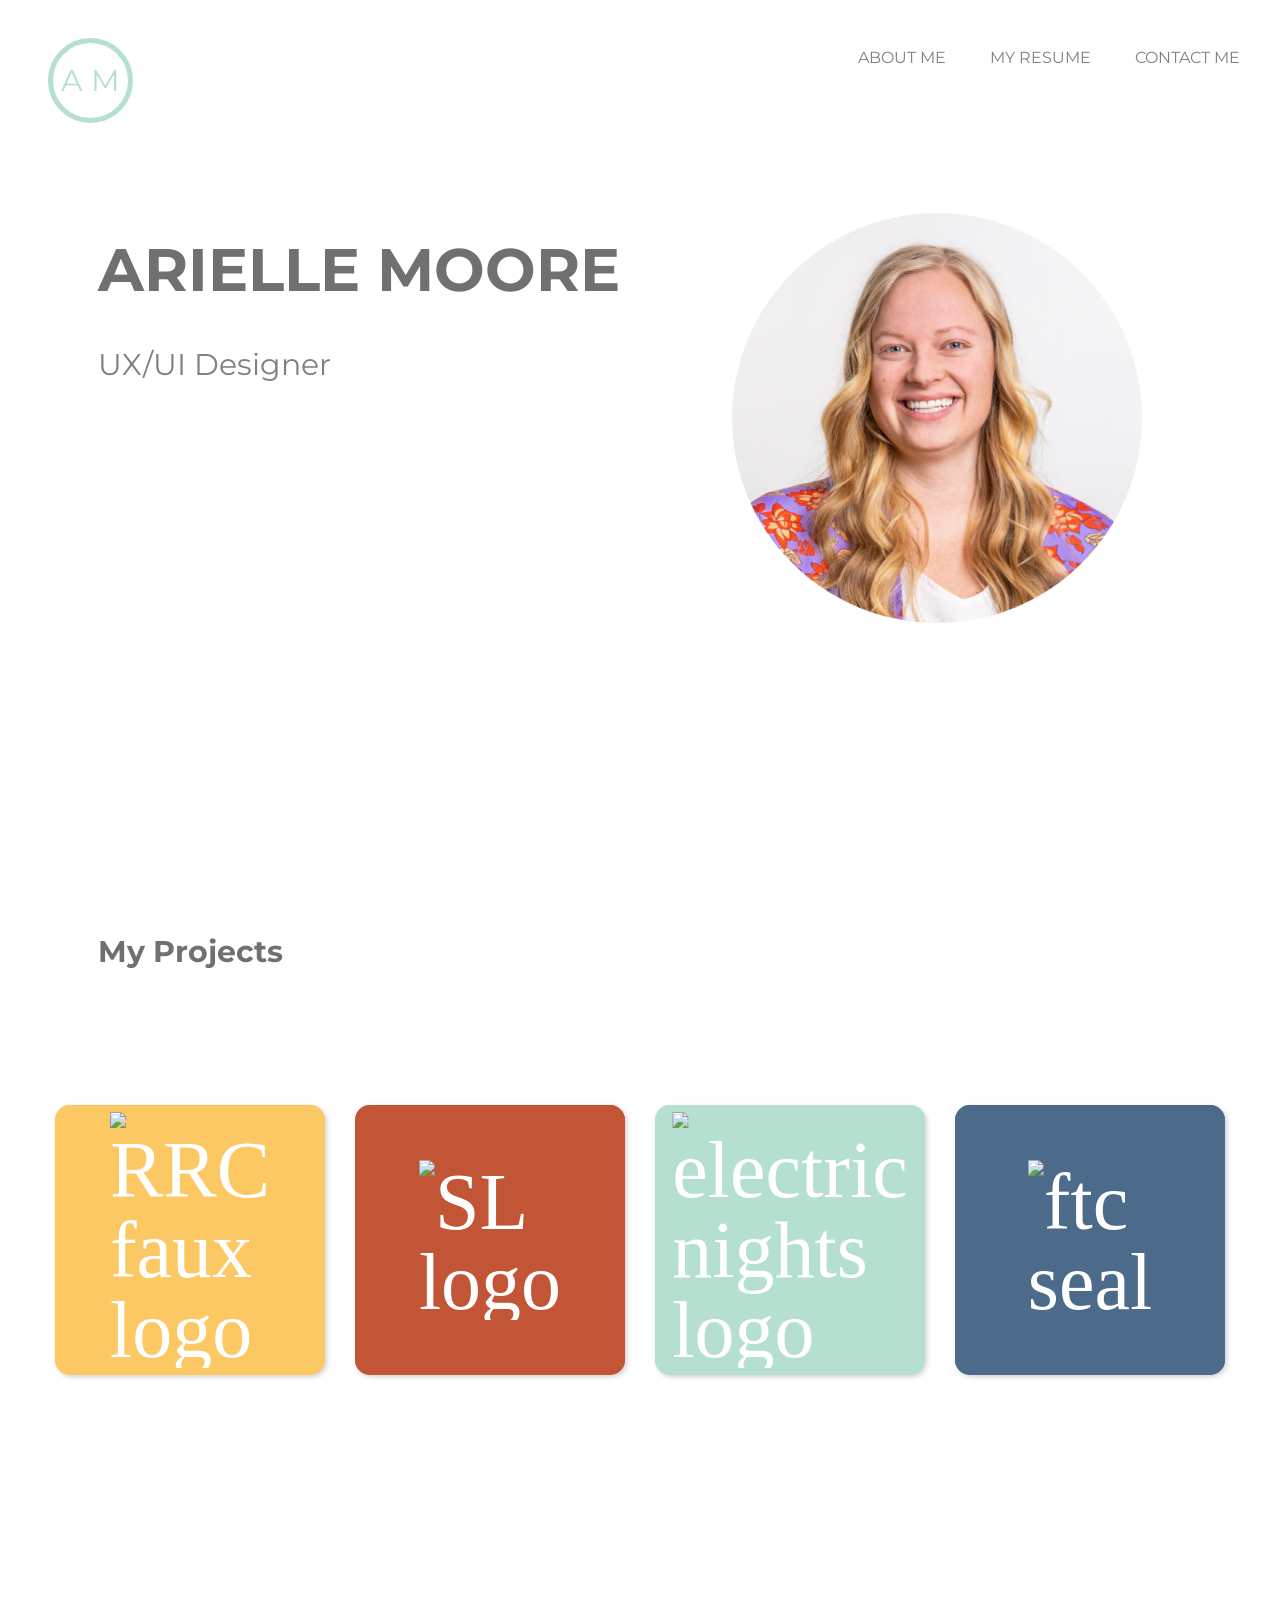
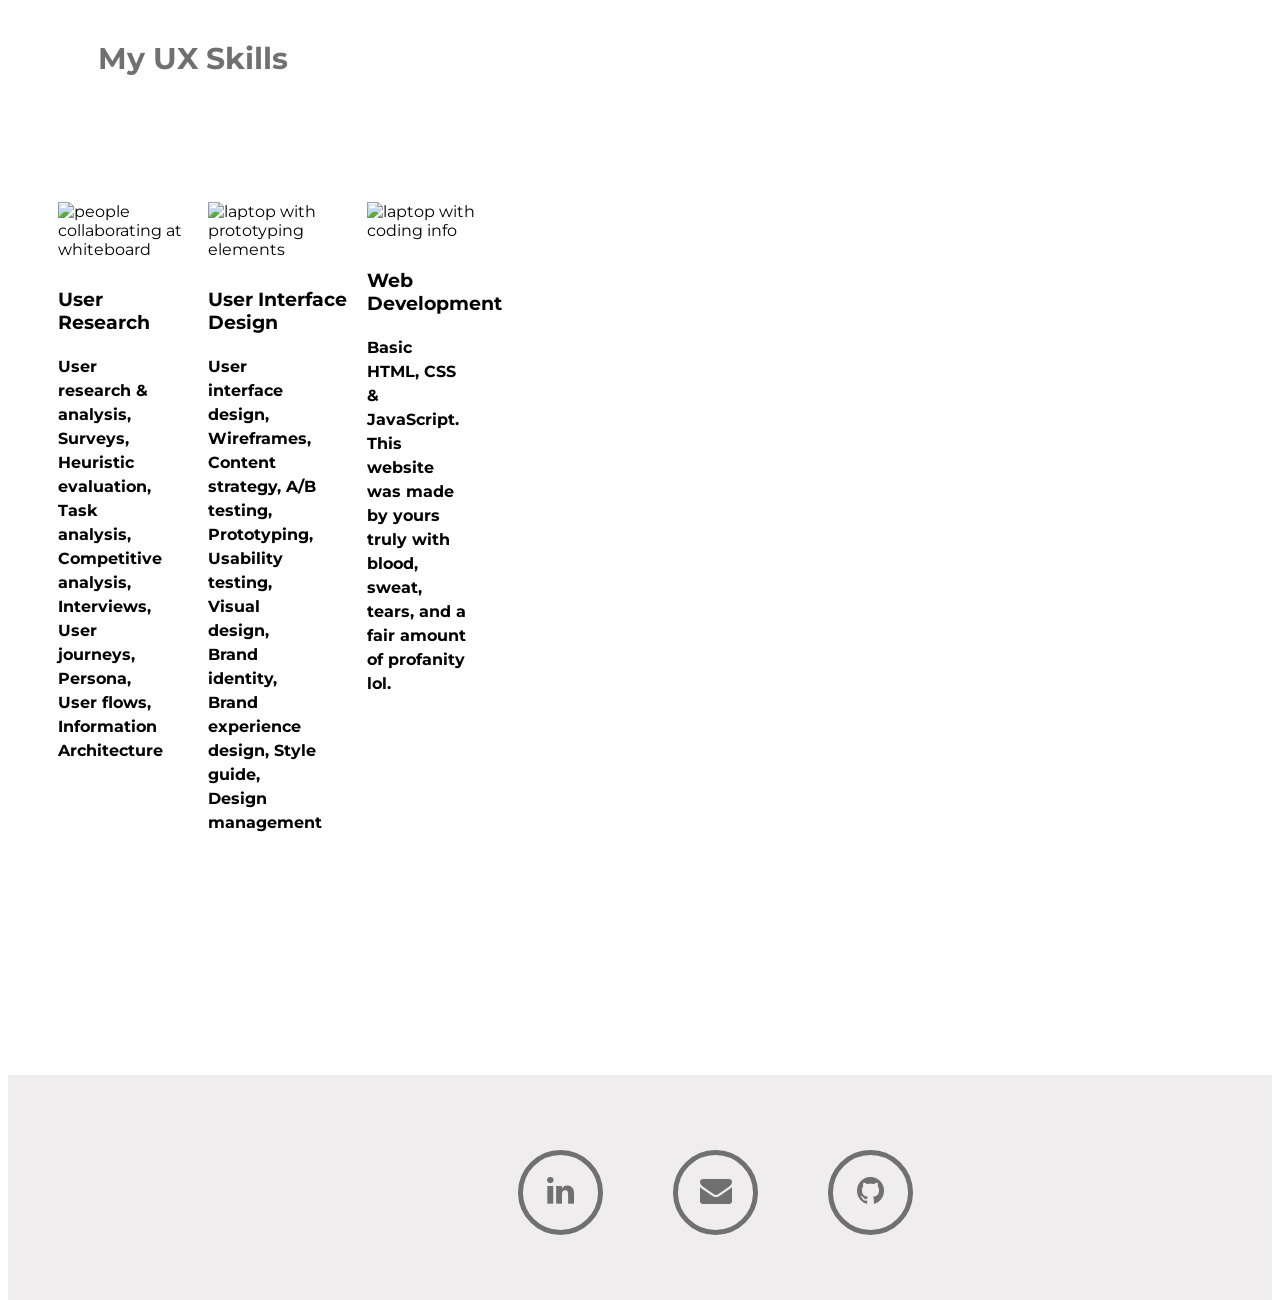
==== index.html @ 9996a91e "hw19 Renamed files and connected pages and links. Still not yet responsive, but a good first draft." ====
<!DOCTYPE html>
<html lang="en">
<head>
    <meta charset="UTF-8">
    <meta name="viewport" content="width=device-width, initial-scale=1.0">
    <title>My Portfolio</title>
        <link rel="stylesheet" href="./CSS/style.css">
        <link href="https://stackpath.bootstrapcdn.con/font-awesome/4.7.0/css/font-awesome.min.css"
        rel="stylesheet">
        <link rel="preconnect" href="https://fonts.gstatic.com">
        <link href="https://fonts.googleapis.com/css2?family=Montserrat:wght@100&display=swap" 
        rel="stylesheet">
        <link rel="stylesheet" href="https://stackpath.bootstrapcdn.com/font-awesome/4.7.0/css/font-awesome.min.css" 
        integrity="sha384-wvfXpqpZZVQGK6TAh5PVlGOfQNHSoD2xbE+QkPxCAFlNEevoEH3Sl0sibVcOQVnN" crossorigin="anonymous">
    
    </head>
    <body>
        <div class="container1">
            <header>
                <div class="logo">
                    <a href="index.html">A M </a>
                 </div>
                <nav> 
                    <a href="about-me.html">ABOUT ME</a>
                    <a href="my-resume.html">MY RESUME</a>
                    <a href="contact-me.html">CONTACT ME</a>
                </nav>
            </header>
         </div>
         <main>
            <div>
                <h1>ARIELLE MOORE</h1>
                <p>UX/UI Designer</p>
            </div>
            <div class="img">
                <img src="images/arie1photo.png" alt="Arielle photo">
            </div> 
        </main>

        <h2>My Projects</h2> 

    <div class="container">
        <div class="box">
            <a href="nonprofit.html" target="_self">
                <div class="icon"><i class="fa fa-nonprofit" aria-hidden="true">
                    <img src="../UX_UI_HW_18/images/rrc-logo.png" alt="RRC faux logo">
                </i></div>
                <div class="content">
                    <h4>NonProfit</h4>
                    <h4>Website Redesign Project / 2020</h4>
                </div>
            </a>
        </div>
        <div class="box">
            <a href="share-local.html" target="_self">
                <div class="icon"><i class="fa fa-sharelocal" aria-hidden="true">
                    <img src="../UX_UI_HW_18/images/sharelocal-logo.png" alt="SL logo">
                </i></div>
                <div class="content">
                    <h3>ShareLocal</h3>
                    <h3>Mobile App Project 2020</h3>
                </div>
            </a>
        </div>
        <div class="box">
            <a href="electric-nights.html">
                <div class="icon"><i class="fa fa-electric-nights" aria-hidden="true">
                    <img src="../UX_UI_HW_18/images/electricnights-logo.png" alt="electric nights logo">
                </i></div>
                <div class="content">
                    <h4>Electric Nights</h4>
                    <h4>Mobile App Project 2020</h4>
                </div>
            </a>
        </div>
        <div class="box">
            <a href="ftc.html">
                <div class="icon"><i class="fa fa-ftc" aria-hidden="true">
                    <img src="../UX_UI_HW_18/images/FTC seal.png" alt="ftc seal">
                </i></div>
                <div class="content">
                    <h3>FTC</h3>
                    <h3>Government Website Redesign Project / 2020</h3>
                </div>
            </a>
        </div>
    </div>
       
    <section class="mySkills">
        <h2>My UX Skills</h2>
        <div class="flexContainer">
            <div>
                <img src="../UX_UI_HW_18/images/userresearchH.png" alt="people collaborating at whiteboard">
                <h3>User Research</h3>
                    <h4>User research & analysis, Surveys, Heuristic evaluation, Task analysis,
                    Competitive analysis, Interviews, User journeys, Persona, User flows,
                    Information Architecture</h4>
            </div>
            <div>
                <img src="..//UX_UI_HW_18/images/userinterfacedesign.png" alt="laptop with prototyping elements">
                <h3>User Interface Design</h3>
                    <h4>User interface design, Wireframes, Content strategy,
                    A/B testing, Prototyping, Usability testing, Visual design,
                    Brand identity, Brand experience design, Style guide, Design
                    management</h4>
            </div>
            <div>
                <img src="../UX_UI_HW_18/images/webdevelopment.png" alt="laptop with coding info">
                <h3>Web Development</h3>
                    <h4>Basic HTML, CSS & JavaScript. This website was made by yours truly with blood, sweat, tears, and a fair amount of profanity lol.</h4>
            </div>
        </div>
    </section>
  
   
</body>
<footer>
    <div class="footer">
        <div>
            <a href="https://www.linkedin.com/in/arielle-a-moore/"><i class="fa fa-linkedin fa-2x"></i></a>
            <a href="9index.html"><i class="fa fa-envelope fa-2x"></i></a>
            <a href="https://github.com/ariemoore?tab=repositories"><i class="fa fa-github fa-2x"></i></a>
        </div>
    </div>
</footer>
</html>
---- CSS/style.css ----
html{
    height: 100%;
  }

.logo {
    position: relative;
    float: left;
    padding-top: 10px;
    color: #707070;
    text-align: center;
    transform: translate(0%, 0%);
    transition: 0.5s;
}

.logo a {
    list-style: none;
    color: #707070;
}
.logo a {
    width: 75px;
    height: 75px;
    line-height: 75px;
    margin: 0 10px;
    text-align: left;
    cursor: pointer;
    border-radius: 50%;
    border: 5px solid #B5DFCE;
    float: left;
    margin-right: 60px;
}
.logo a {
    color: #B5DFCE;
    margin-top: 20px;
    font-size: 30px;
    text-align: center;
    text-decoration: none;
}
.logo a:hover:nth-child(1) {
    border: 5px solid #B5DFCE;
    box-shadow: 0 0 15px #B5DFCE;
    transition: all 0.5s ease;
}
.logo a:hover {
    color: #B5DFCE;
    text-shadow: 0 0 15px #B5DFCE;;
    transition: all 0.5s ease;
}
  body {
    font-family: 'Montserrat', sans-serif;
    background-color: white;
    background-size: cover;
    background-repeat: no-repeat;
    background-position: center;
  }
  
  .container1 {
    display: inline;
    padding: 30px;
    margin-left: auto;
    margin-right: auto;
    width: 1200px;
    text-align: right;
    transform: translate(0%, 0%);
    transition: 0.5s;
  }
  
  header {  
  display: inline-block;
  justify-content: space-between;
  height: auto;
  text-align: left;
  color: grey;
  }
   
  nav {
    margin-left: 800px;
    font-size: 16px;
    padding-top: 40px;
    padding-bottom: 30px;
    color: grey;
    }
  nav a {
    text-decoration: none;
    font-size: 16px;
    margin: 0 20px;
    padding-bottom: 5px;
    color: grey
  }
  

  nav a:hover {
    border-bottom: 1px solid #707070;
    
}
.btn {
  font-family: 'Montserrat', sans-serif;
  border: none;
  background-color: #B5DFCE;
  color: #707070;
  padding: 15px 32px;
  text-align: center;
  text-decoration: none;
  display: inline-block;
  font-size: 16px;
  margin: 4px 2px;
  cursor: pointer;
  border-radius: 10px;
  transform: translate(0%, 0%);
  transition: 0.5s;
}
.btn:hover {
    background-color: #B5DFCE;
    border-bottom: none;
    box-shadow: 0 0 15px #B5DFCE;
    color: #707070;
    text-shadow: 0 0 15px #B5DFCE;;
    transition: all 0.5s ease;
}

main { 
    display: flex;
    justify-content: space-between;
    text-align: left;
    padding-top: 20px;
    margin-top: 20px;
    padding-left: 20px;
    padding-bottom: 60px;
    }
h1 {
    font-size: 60px;
    color: #707070;
    margin-left: 70px;
    margin-top: 70px;
    transform: translate(0%, 0%);
    transition: 0.5s;
}
p {
    font-size: 30px;
    color: grey;
    margin-left: 70px;
}
h2 {
    text-align: left;
    color: #707070;
    font-size: 30px;
    position: relative;
    margin-top: 120px;
    margin-left: 90px;
    margin-bottom: 120px;
}
.img {
    height: 550px;
    width: 550px;
    margin-top: 40px;
    transform: translate(0%, 0%);
    transition: 0.5s;
}
.container {
    display: flex;
    position: relative;
    width: 1200px;
    height: 300px;
    margin: 40px auto;
    margin-top: 90px;
    margin-bottom: 250px;
}
.container .box {
    position: relative;
    width: calc(400px - 30px);
    height: calc(300px - 30px);
    background: #000;
    float: left;
    margin: 15px;
    box-sizing: border-box;
    overflow: hidden;
    border-radius: 15px;
    box-shadow: 2px 2px 5px lightgray;
}
.container .box .icon {
    position: absolute;
    top: 0;
    left: 0;
    width: 100%;
    height: 100%;
    background: #FCC863;
    transition: 0.5s;
    z-index: 1;
}
.container .box:hover .icon {
    top: 20px;
    left: calc(50% - 40px);
    width: 80px;
    height: 80px;
    border-radius: 50%;
}
.container .box .icon .fa {
    position: absolute; 
    top: 50%;
    left: 50%;
    transform: translate(-50%, -50%);
    font-size: 80px;
    transition: 0.5s;
    color: #fff;   
}
.container .box .icon .fa>img {
    height: 160px;
    width: 160px;
}
.container .box:hover .icon .fa>img {
    height: 60px;
    width: 60px;
    margin-top: 8px;
}
.container .box:hover .icon .fa {
    font-size: 40px;
}
.container .box .content {
    position: absolute;
    top: 100%;
    height: calc(100% - 100px);
    text-align: center;
    padding: 20px;
    box-sizing: border-box;
    transition: 0.5s;
    opacity: 0;
}
.container .box:hover .content {
    top: 100px;
    opacity: 1;
}

.container .box .content h3 {
    margin: 0;
    padding: 0;
    color: #fff;
    font-size: 24px;
    text-align: center;
}
.container .box .content h4 {
    margin: 0;
    padding: 0;
    color: #707070;
    font-size: 24px;
    text-align: center;
}


.container .box:nth-child(1) .icon {
    background: #319635;
}
.container .box:nth-child(1) {
    background: #F7D28B;
}
.container .box:nth-child(2) .icon {
    background: #C35537;
}
.container .box:nth-child(2) {
    background: #E07E63;
}
.container .box:nth-child(3) .icon {
    background: #B5DFCE;
}
.container .box:nth-child(3) {
    background: #C6E3D7;
}
.container .box:nth-child(4) .icon {
    background: #4C6B8A;
}
.container .box:nth-child(4) {
    background: #70879F;
}


.heroImg {
    width: 500px;
    height: auto;
    padding-bottom: 150px;
    margin-left: 750px;

}
.flexContainer {
    display: flex;
    width: 33%;
    margin: 0px;
    padding: 40px;
    margin-top: -45px;
}
img {
    padding: 10px;
    width: 410px;
}
h3 {
    margin-left: 10px;
}
h4 {
    margin-left: 10px;
    margin-right: 35px;
    line-height: 1.5;
    margin-bottom: 200px;
    text-align: left;
}


footer {
    background-color: #EFEDED;   
    text-align: center;
    padding-top: 75px;
    padding-bottom: 50px; 
    
    }
  
footer a {
    text-decoration: none;
    display: inline;
    color: #707070;
    margin: 50px;
    font-size: 16px;
  }

footer {
    background: #EFEDED;
}
.footer {
    padding: 50px;
    position: relative;
    margin-left: 300px;
    top: 50%;
    left: 50%;
    transform: translate(-50%, -50%);
}
.footer div {
    list-style: none;
}
.footer div a {
    width: 75px;
    height: 75px;
    line-height: 75px;
    margin: 0 10px;
    text-align: center;
    cursor: pointer;
    border-radius: 50%;
    border: 5px solid #707070;
    float: left;
    margin-right: 60px;
}
.footer div a .fa {
    color: #707070;
    margin-top: 20px;
}
.footer div a:hover:nth-child(1) {
    border: 5px solid #FCC863;
    box-shadow: 0 0 15px #FCC863;
    transition: all 0.5s ease;
}
.footer div a:hover .fa-linkedin {
    color: #FCC863;
    text-shadow: 0 0 15px #FCC863;
    transition: all 0.5s ease;
}

.footer div a:hover:nth-child(2) {
    border: 5px solid #B5DFCE;
    box-shadow: 0 0 15px #B5DFCE;
    transition: all 0.5s ease;
}
.footer div a:hover .fa-envelope {
    color: #B5DFCE;
    text-shadow: 0 0 15px #B5DFCE;
    transition: all 0.5s ease;
}

.footer div a:hover:nth-child(3) {
    border: 5px solid #C35537;
    box-shadow: 0 0 15px #C35537;
    transition: all 0.5s ease;
}
.footer div a:hover .fa-github {
    color: #C35537;
    text-shadow: 0 0 15px #C35537;
    transition: all 0.5s ease;
}
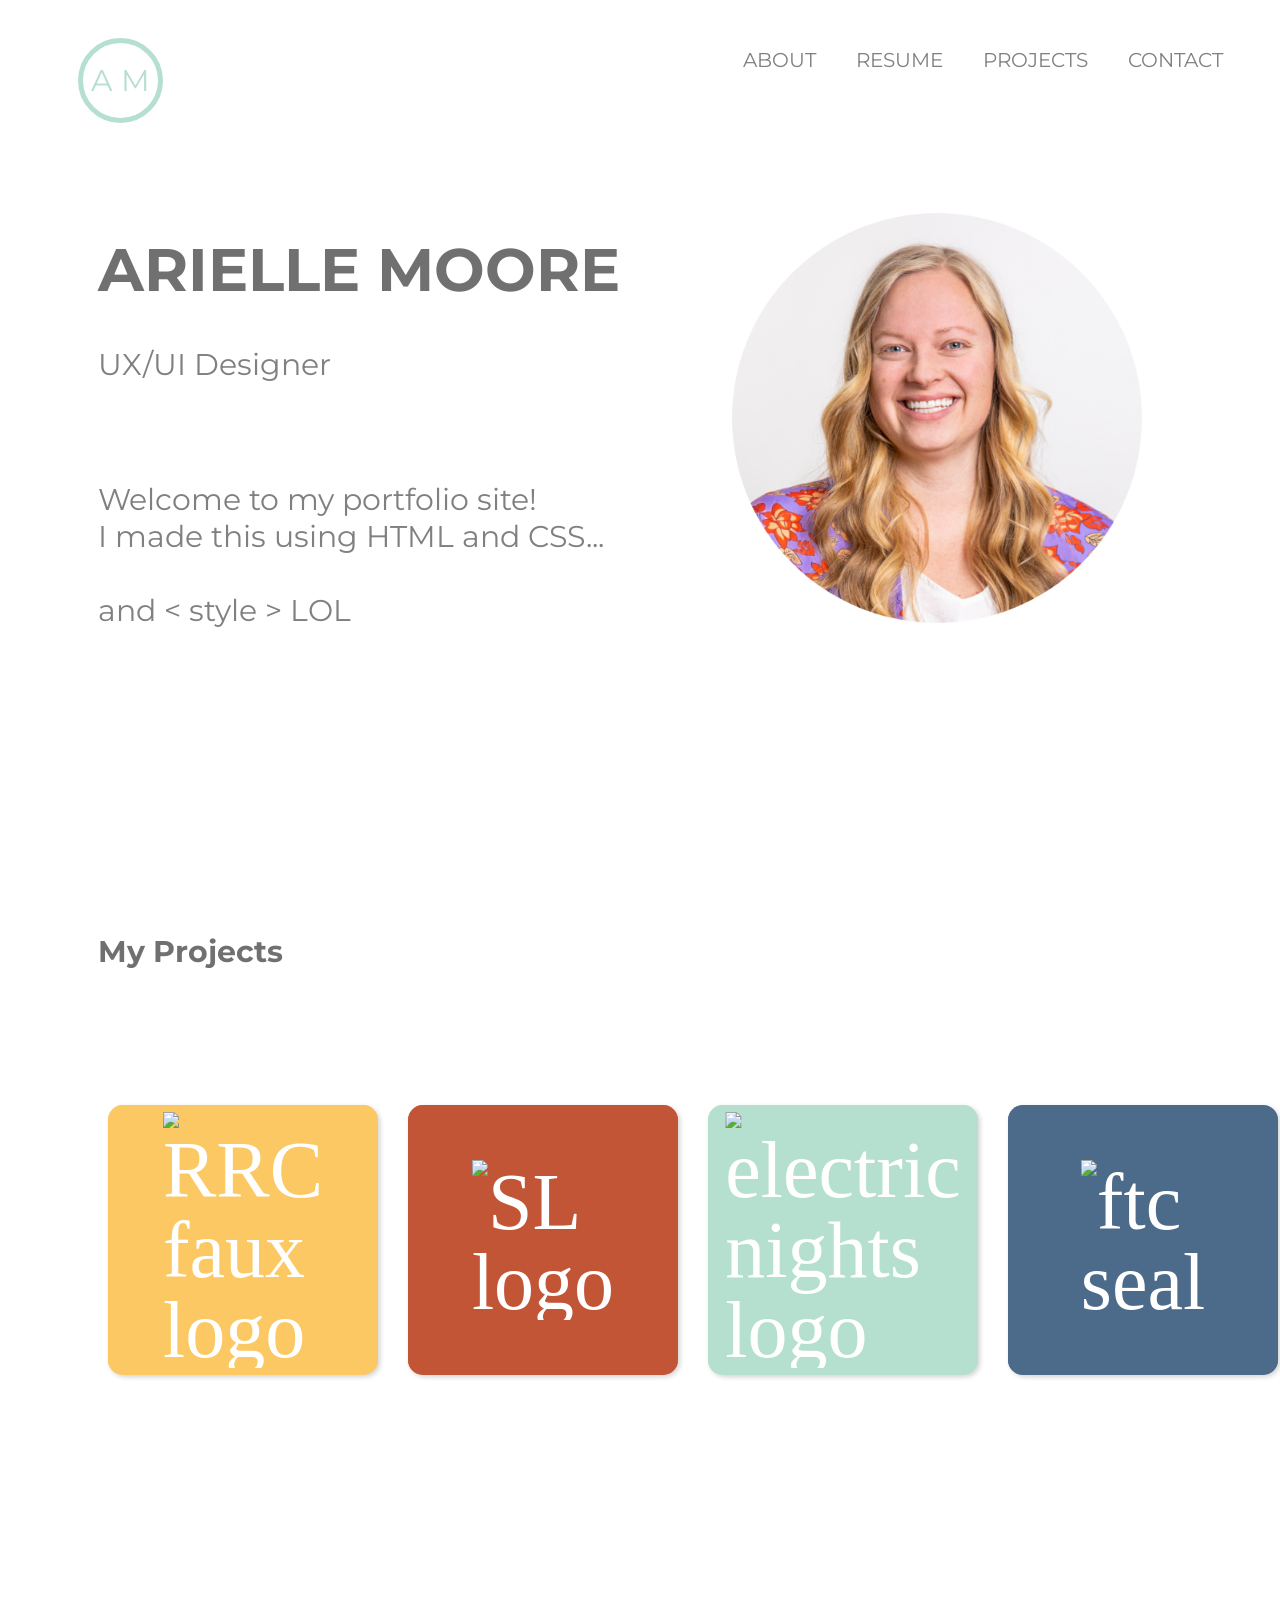
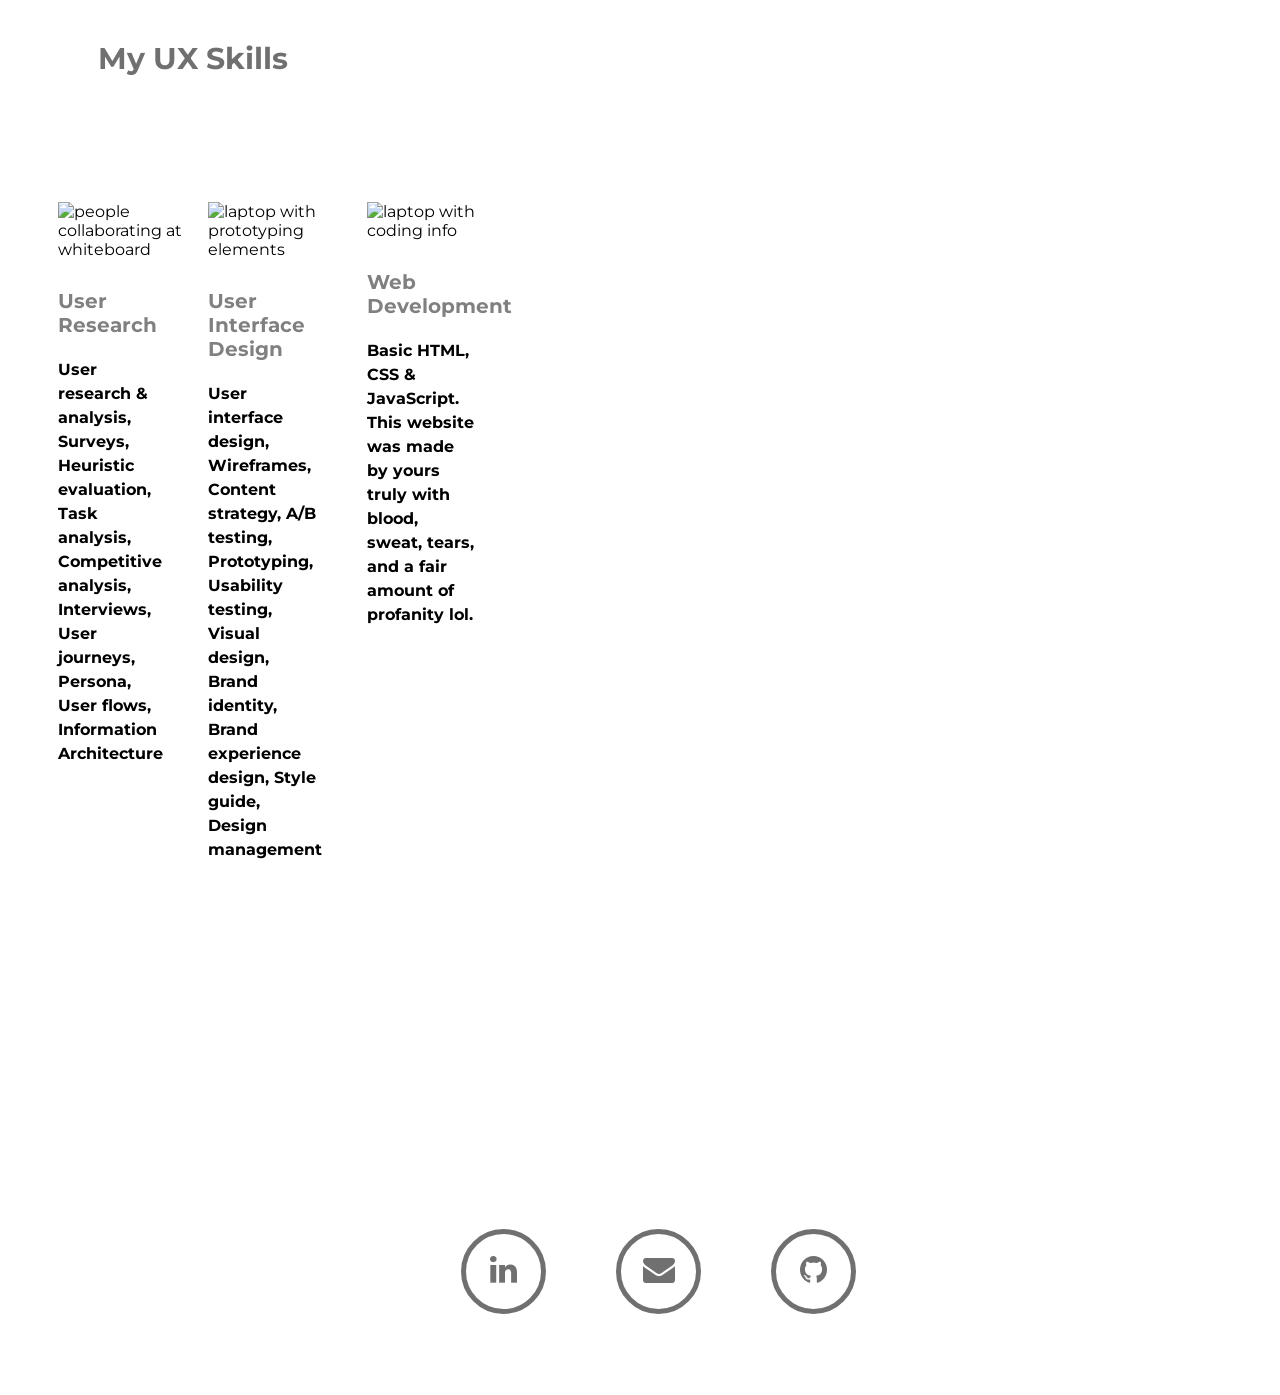
==== commit bf7a7a24: "update test on the update" ====
--- a/index.html
+++ b/index.html
@@ -4,7 +4,6 @@
     <meta charset="UTF-8">
     <meta name="viewport" content="width=device-width, initial-scale=1.0">
     <title>My Portfolio</title>
-        <link rel="stylesheet" href="./CSS/style.css">
         <link href="https://stackpath.bootstrapcdn.con/font-awesome/4.7.0/css/font-awesome.min.css"
         rel="stylesheet">
         <link rel="preconnect" href="https://fonts.gstatic.com">
@@ -12,7 +11,7 @@
         rel="stylesheet">
         <link rel="stylesheet" href="https://stackpath.bootstrapcdn.com/font-awesome/4.7.0/css/font-awesome.min.css" 
         integrity="sha384-wvfXpqpZZVQGK6TAh5PVlGOfQNHSoD2xbE+QkPxCAFlNEevoEH3Sl0sibVcOQVnN" crossorigin="anonymous">
-    
+        <link rel="stylesheet" href="./CSS/style.css">
     </head>
     <body>
         <div class="container1">
@@ -20,17 +19,23 @@
                 <div class="logo">
                     <a href="index.html">A M </a>
                  </div>
-                <nav> 
-                    <a href="about-me.html">ABOUT ME</a>
-                    <a href="my-resume.html">MY RESUME</a>
-                    <a href="contact-me.html">CONTACT ME</a>
+                 <nav> 
+                    <a href="about-me.html" class="middle">ABOUT</a>
+                    <a href="my-resume.html" class="middle">RESUME</a>
+                    <a href="projects.html" class="middle">PROJECTS</a>
+                    <a href="contact-me.html" class="middle">CONTACT</a>
                 </nav>
             </header>
          </div>
          <main>
             <div>
                 <h1>ARIELLE MOORE</h1>
-                <p>UX/UI Designer</p>
+                <p>UX/UI Designer</p> <br>
+                <br>
+                <p>Welcome to my portfolio site! <br>
+                I made this using HTML and CSS... <br>
+            <br>
+            and < style > LOL</style></p>
             </div>
             <div class="img">
                 <img src="images/arie1photo.png" alt="Arielle photo">
@@ -118,7 +123,7 @@
     <div class="footer">
         <div>
             <a href="https://www.linkedin.com/in/arielle-a-moore/"><i class="fa fa-linkedin fa-2x"></i></a>
-            <a href="9index.html"><i class="fa fa-envelope fa-2x"></i></a>
+            <a href="contact-me.html"><i class="fa fa-envelope fa-2x"></i></a>
             <a href="https://github.com/ariemoore?tab=repositories"><i class="fa fa-github fa-2x"></i></a>
         </div>
     </div>
--- a/CSS/style.css
+++ b/CSS/style.css
@@ -1,15 +1,19 @@
 html{
     height: 100%;
+    max-width: 1280px;
+    margin: 0 auto;
   }
 
 .logo {
     position: relative;
     float: left;
+    margin-left: 30px;
     padding-top: 10px;
     color: #707070;
     text-align: center;
     transform: translate(0%, 0%);
     transition: 0.5s;
+    margin-right: 500px;
 }
 
 .logo a {
@@ -45,6 +49,25 @@
     text-shadow: 0 0 15px #B5DFCE;;
     transition: all 0.5s ease;
 }
+a.middle {
+    position: relative;
+}
+a.middle:before {
+    content: "";
+    position: absolute;
+    width: 100%;
+    height: 2px;
+    bottom: 0;
+    left: 0;
+    background-color: #FFF;
+    visibility: hidden;
+    transform: scaleX(0);
+    transition: all 0.3s ease-in-out;
+}
+a.middle:hover:after {
+    visibility: visible;
+    transform: scaleX(1);
+}
   body {
     font-family: 'Montserrat', sans-serif;
     background-color: white;
@@ -73,49 +96,26 @@
   }
    
   nav {
-    margin-left: 800px;
-    font-size: 16px;
+    display: inline-flex;
+    flex-wrap: wrap;
+    margin-right: auto;
+    justify-content: flex-end;
+    font-size: 20px;
     padding-top: 40px;
     padding-bottom: 30px;
     color: grey;
     }
   nav a {
     text-decoration: none;
-    font-size: 16px;
+    font-size: 20px;
     margin: 0 20px;
     padding-bottom: 5px;
     color: grey
   }
-  
-
   nav a:hover {
     border-bottom: 1px solid #707070;
+}
     
-}
-.btn {
-  font-family: 'Montserrat', sans-serif;
-  border: none;
-  background-color: #B5DFCE;
-  color: #707070;
-  padding: 15px 32px;
-  text-align: center;
-  text-decoration: none;
-  display: inline-block;
-  font-size: 16px;
-  margin: 4px 2px;
-  cursor: pointer;
-  border-radius: 10px;
-  transform: translate(0%, 0%);
-  transition: 0.5s;
-}
-.btn:hover {
-    background-color: #B5DFCE;
-    border-bottom: none;
-    box-shadow: 0 0 15px #B5DFCE;
-    color: #707070;
-    text-shadow: 0 0 15px #B5DFCE;;
-    transition: all 0.5s ease;
-}
 
 main { 
     display: flex;
@@ -148,6 +148,10 @@
     margin-left: 90px;
     margin-bottom: 120px;
 }
+h3 {
+    font-size: 20px;
+    color: grey;
+}
 .img {
     height: 550px;
     width: 550px;
@@ -160,7 +164,7 @@
     position: relative;
     width: 1200px;
     height: 300px;
-    margin: 40px auto;
+    margin-left: 85px;
     margin-top: 90px;
     margin-bottom: 250px;
 }
@@ -169,7 +173,7 @@
     width: calc(400px - 30px);
     height: calc(300px - 30px);
     background: #000;
-    float: left;
+   
     margin: 15px;
     box-sizing: border-box;
     overflow: hidden;
@@ -302,28 +306,21 @@
 
 
 footer {
-    background-color: #EFEDED;   
-    text-align: center;
-    padding-top: 75px;
-    padding-bottom: 50px; 
-    
+    background-color: white;   
+    padding: 10%;
+    width: 1100px;
     }
   
 footer a {
     text-decoration: none;
-    display: inline;
-    color: #707070;
-    margin: 50px;
-    font-size: 16px;
-  }
-
-footer {
-    background: #EFEDED;
-}
+    color: #707070;
+    text-align: center;
+  }
+
 .footer {
-    padding: 50px;
-    position: relative;
-    margin-left: 300px;
+    padding: 20px;
+    position: relative;
+    margin-left: 18%;
     top: 50%;
     left: 50%;
     transform: translate(-50%, -50%);
@@ -334,7 +331,6 @@
 .footer div a {
     width: 75px;
     height: 75px;
-    line-height: 75px;
     margin: 0 10px;
     text-align: center;
     cursor: pointer;
@@ -348,34 +344,34 @@
     margin-top: 20px;
 }
 .footer div a:hover:nth-child(1) {
-    border: 5px solid #FCC863;
-    box-shadow: 0 0 15px #FCC863;
+    border: 5px solid #0a66c2;
+    box-shadow: 0 0 15px #0a66c2;
     transition: all 0.5s ease;
 }
 .footer div a:hover .fa-linkedin {
-    color: #FCC863;
-    text-shadow: 0 0 15px #FCC863;
+    color: #0a66c2;
+    text-shadow: 0 0 15px #0a66c2;
     transition: all 0.5s ease;
 }
 
 .footer div a:hover:nth-child(2) {
-    border: 5px solid #B5DFCE;
-    box-shadow: 0 0 15px #B5DFCE;
+    border: 5px solid #db4437;
+    box-shadow: 0 0 15px #db4437;
     transition: all 0.5s ease;
 }
 .footer div a:hover .fa-envelope {
-    color: #B5DFCE;
-    text-shadow: 0 0 15px #B5DFCE;
+    color: #db4437;
+    text-shadow: 0 0 15px #db4437;
     transition: all 0.5s ease;
 }
 
 .footer div a:hover:nth-child(3) {
-    border: 5px solid #C35537;
-    box-shadow: 0 0 15px #C35537;
+    border: 5px solid #6e5494;
+    box-shadow: 0 0 15px #6e5494;
     transition: all 0.5s ease;
 }
 .footer div a:hover .fa-github {
-    color: #C35537;
-    text-shadow: 0 0 15px #C35537;
-    transition: all 0.5s ease;
-}
+    color: #6e5494;
+    text-shadow: 0 0 15px #6e5494;
+    transition: all 0.5s ease;
+}
